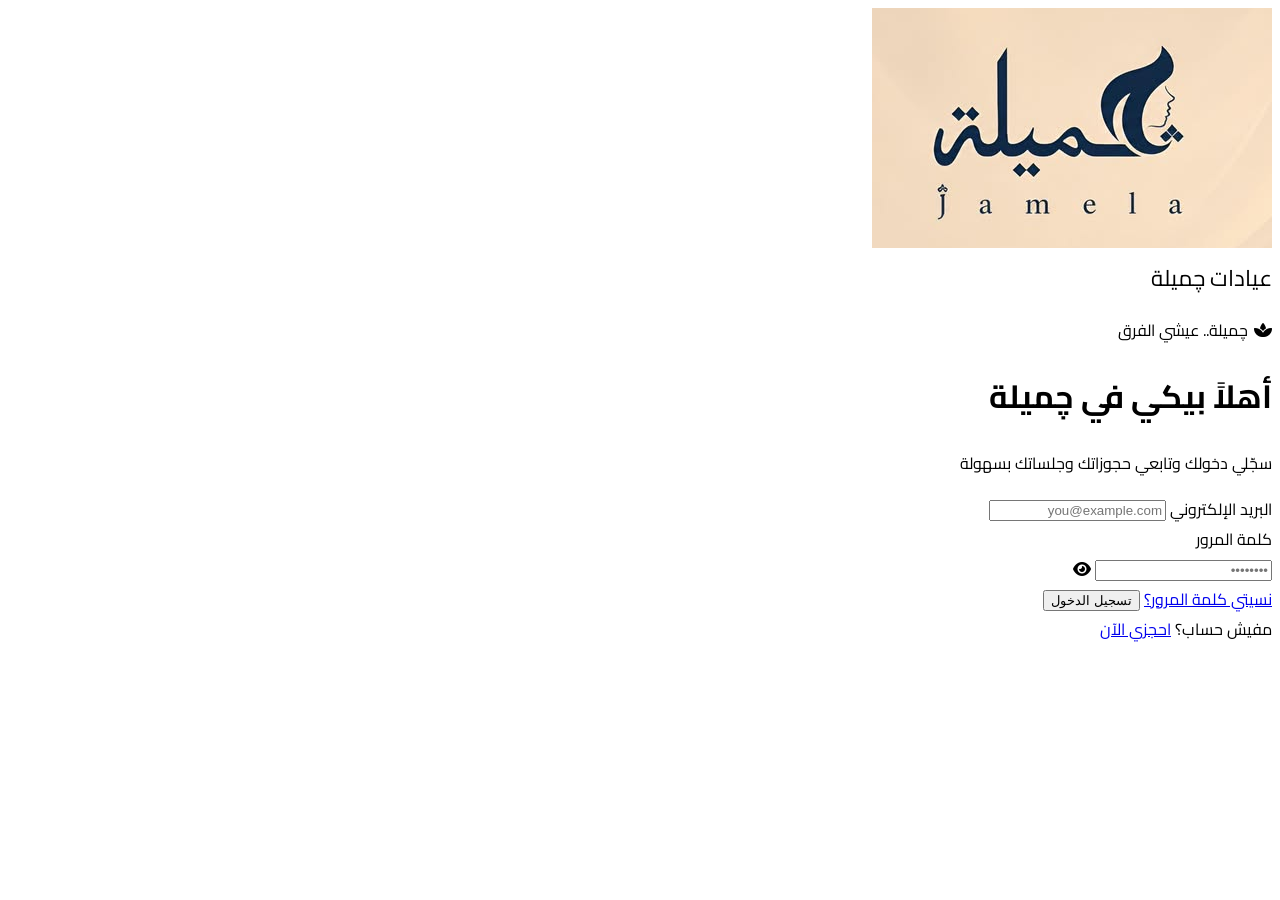
==== dashboard/index.html @ 876b8b88 "Translate login page to Arabic and update styles" ====
<!DOCTYPE html>
<html lang="ar" dir="rtl">
<head>
    <meta charset="UTF-8">
    <meta name="viewport" content="width=device-width, initial-scale=1.0">
    <title>تسجيل الدخول - عيادات چميلة</title>

    <link rel="icon" type="image/png" href="../Logo.png">

    <link rel="stylesheet" href="https://cdnjs.cloudflare.com/ajax/libs/font-awesome/6.5.1/css/all.min.css">
    <link href="https://fonts.googleapis.com/css2?family=Cairo:wght@400;600;700;900&display=swap" rel="stylesheet">
    <link rel="stylesheet" href="css/dashboard.css">
    <style>body{font-family:'Cairo',sans-serif;}</style>
</head>
<body>
    <div class="auth-page">
        <div class="auth-container">
            <div class="auth-card">
                <div class="auth-header">
                    <img src="../Logo.png" alt="عيادات چميلة" class="auth-logo-img">
                    <div class="auth-logo" style="font-size:1.4rem;">عيادات <span class="x">چميلة</span></div>
                    <p class="auth-tagline"><i class="fas fa-spa" style="color:var(--primary);margin-left:6px;"></i>چميلة.. عيشي الفرق</p>
                </div>

                <div class="auth-title">
                    <h1>أهلاً بيكي في چميلة</h1>
                    <p>سجّلي دخولك وتابعي حجوزاتك وجلساتك بسهولة</p>
                </div>

                <div class="alert" id="alert"></div>

                <form id="loginForm">
                    <div class="form-group">
                        <label class="form-label">البريد الإلكتروني</label>
                        <input type="email" class="form-input" id="email" placeholder="you@example.com" required>
                    </div>

                    <div class="form-group">
                        <label class="form-label">كلمة المرور</label>
                        <div class="input-wrapper">
                            <input type="password" class="form-input" id="password" placeholder="••••••••" required>
                            <span class="input-icon" onclick="togglePassword()">
                                <i class="fas fa-eye" id="eyeIcon"></i>
                            </span>
                        </div>
                    </div>

                    <a href="forgot-password.html" class="forgot-link">نسيتي كلمة المرور؟</a>

                    <button type="submit" class="btn btn-primary btn-block" id="submitBtn">تسجيل الدخول</button>
                </form>

                <div class="auth-footer">
                    مفيش حساب؟ <a href="register.html">احجزي الآن</a>
                </div>
            </div>
        </div>
    </div>

    <script src="../config.js"></script>
    <script src="js/api.js"></script>
    <script>
        // 1. Redirect if already logged in
        if (API.isLoggedIn()) {
            window.location.href = 'dashboard.html';
        }

        // 2. Password visibility toggle
        function togglePassword() {
            const input = document.getElementById('password');
            const icon = document.getElementById('eyeIcon');
            if (input.type === 'password') {
                input.type = 'text';
                icon.classList.replace('fa-eye', 'fa-eye-slash');
            } else {
                input.type = 'password';
                icon.classList.replace('fa-eye-slash', 'fa-eye');
            }
        }

        // 3. Robust Alert display
        function showAlert(message, type = 'error') {
            const alert = document.getElementById('alert');
            alert.className = `alert alert-${type} show`;
            alert.innerHTML = `<i class="fas fa-${type === 'error' ? 'exclamation-circle' : 'check-circle'}"></i> ${message}`;
        }

        // 4. Form submission handler
        document.getElementById('loginForm').addEventListener('submit', async (e) => {
            e.preventDefault();

            const btn = document.getElementById('submitBtn');
            const emailInput = document.getElementById('email');
            const passwordInput = document.getElementById('password');

            const cleanEmail = emailInput.value.trim().toLowerCase();
            const password = passwordInput.value;

            btn.disabled = true;
            btn.innerHTML = '<span class="spinner"></span> جارِ تسجيل الدخول...';

            try {
                const result = await API.login(cleanEmail, password);

                if (result.success) {
                    showAlert('تم تسجيل الدخول بنجاح! جارِ التحويل...', 'success');
                    setTimeout(() => window.location.href = 'dashboard.html', 800);
                } else {
                    showAlert(result.message || 'البريد الإلكتروني أو كلمة المرور غير صحيحة');
                    btn.disabled = false;
                    btn.innerHTML = 'تسجيل الدخول';
                }
            } catch (err) {
                console.error("Critical Login Error:", err);
                showAlert("فشل الاتصال. تأكدي من الإنترنت.");
                btn.disabled = false;
                btn.innerHTML = 'تسجيل الدخول';
            }
        });
    </script>
</body>
</html>
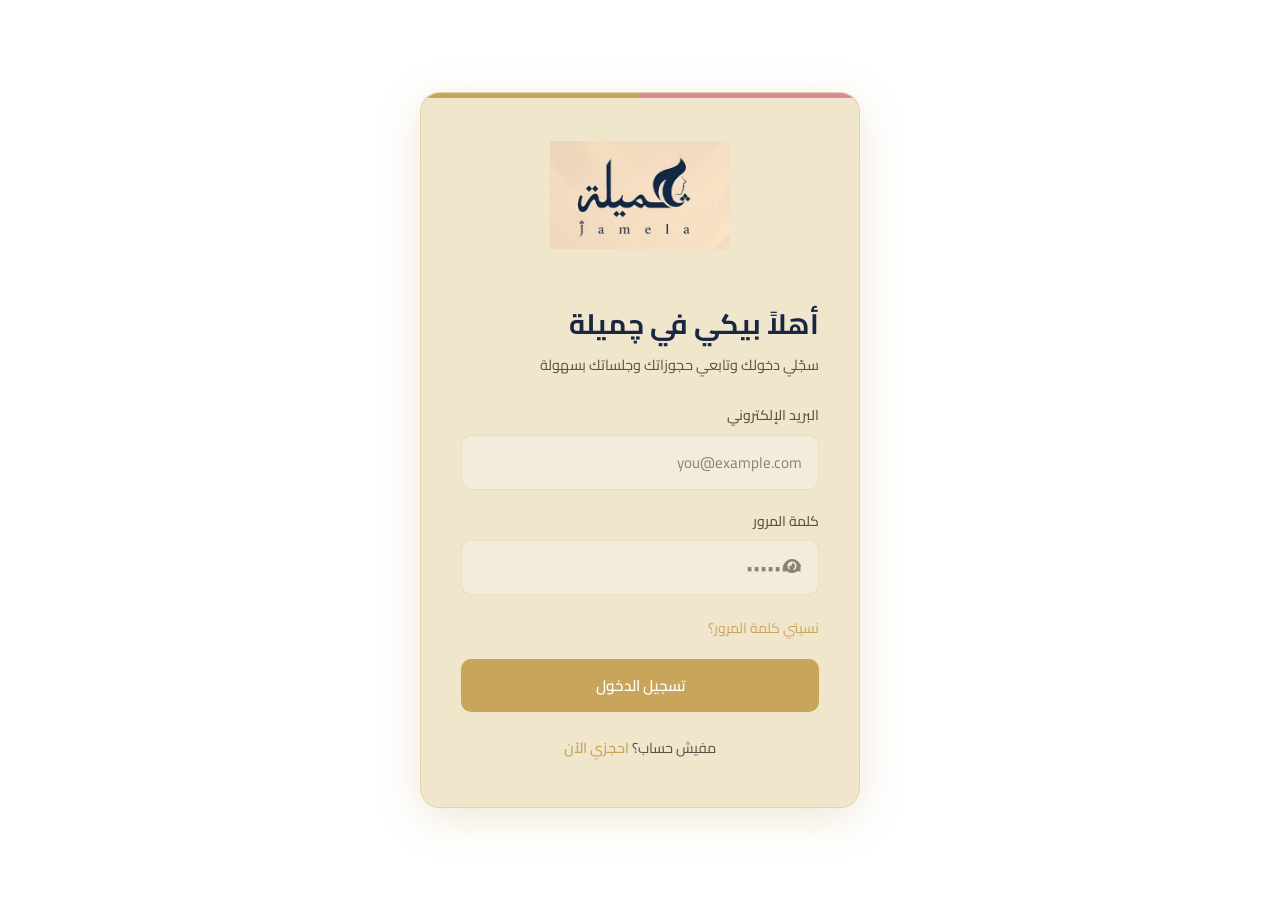
==== commit 655645d7: "Remove logo text and tagline from index.html Removed logo text and tagline from the authentication h" ====
--- a/dashboard/index.html
+++ b/dashboard/index.html
@@ -18,8 +18,6 @@
             <div class="auth-card">
                 <div class="auth-header">
                     <img src="../Logo.png" alt="عيادات چميلة" class="auth-logo-img">
-                    <div class="auth-logo" style="font-size:1.4rem;">عيادات <span class="x">چميلة</span></div>
-                    <p class="auth-tagline"><i class="fas fa-spa" style="color:var(--primary);margin-left:6px;"></i>چميلة.. عيشي الفرق</p>
                 </div>
 
                 <div class="auth-title">
--- a/dashboard/css/dashboard.css
+++ b/dashboard/css/dashboard.css
@@ -0,0 +1,1289 @@
+/* ===================================
+   Jamila clinic DASHBOARD V2
+   =================================== */
+
+@import url('https://fonts.googleapis.com/css2?family=Inter:wght@300;400;500;600;700;800;900&display=swap');
+
+:root {
+    /* Brand Colors — gold, matches the main چميلة site */
+    --primary: #C9A55C;
+    --primary-dark: #a3833f;
+    --primary-light: #ddc088;
+    --primary-glow: rgba(201, 165, 92, 0.4);
+    --primary-accent: #d88a9a; /* warm rose, paired with gold in gradients/accents */
+
+    /* Background Layers — warm cream, not black */
+    --bg-primary: #faf6ef;
+    --bg-secondary: #ffffff;
+    --bg-tertiary: #f3ecdd;
+    --bg-elevated: #ffffff;
+    --bg-hover: #f6efdf;
+    --bg-active: #eee0c4;
+
+    /* Text Colors */
+    --text-primary: #1a2744;
+    --text-secondary: #5a5044;
+    --text-muted: #8c8272;
+    --text-disabled: #c4bca9;
+
+    /* Borders */
+    --border: rgba(201, 165, 92, 0.2);
+    --border-light: rgba(201, 165, 92, 0.3);
+    --border-focus: var(--primary);
+
+    /* Status Colors */
+    --success: #22c55e;
+    --warning: #eab308;
+    --error: #c0392b;
+    --info: #3b82f6;
+
+    /* Layout */
+    --sidebar-width: 260px;
+    --header-height: 56px;
+
+    /* Radius */
+    --radius-xs: 4px;
+    --radius-sm: 6px;
+    --radius-md: 10px;
+    --radius-lg: 14px;
+    --radius-xl: 20px;
+    --radius-full: 9999px;
+
+    /* Shadows */
+    --shadow-sm: 0 2px 8px rgba(201, 165, 92, 0.15);
+    --shadow-md: 0 4px 20px rgba(201, 165, 92, 0.2);
+    --shadow-lg: 0 10px 40px rgba(201, 165, 92, 0.25);
+    --shadow-glow: 0 0 40px var(--primary-glow);
+
+    /* Transitions */
+    --transition-fast: 0.15s ease;
+    --transition-normal: 0.25s ease;
+    --transition-slow: 0.4s ease;
+}
+
+/* Reset & Base */
+*, *::before, *::after {
+    margin: 0;
+    padding: 0;
+    box-sizing: border-box;
+}
+
+html {
+    scroll-behavior: smooth;
+    -webkit-font-smoothing: antialiased;
+    -moz-osx-font-smoothing: grayscale;
+}
+
+body {
+    font-family: 'Inter', -apple-system, BlinkMacSystemFont, 'Segoe UI', sans-serif;
+    background: var(--bg-primary);
+    color: var(--text-primary);
+    line-height: 1.6;
+    min-height: 100vh;
+    overflow-x: hidden;
+}
+
+/* Custom Scrollbar */
+::-webkit-scrollbar { width: 6px; height: 6px; }
+::-webkit-scrollbar-track { background: transparent; }
+::-webkit-scrollbar-thumb { background: var(--bg-active); border-radius: 3px; }
+::-webkit-scrollbar-thumb:hover { background: var(--text-muted); }
+
+/* Links */
+a { color: inherit; text-decoration: none; transition: color var(--transition-fast); }
+
+/* Selection */
+::selection { background: var(--primary); color: white; }
+
+/* ===================================
+   DASHBOARD LAYOUT
+   =================================== */
+.app {
+    display: flex;
+    min-height: 100vh;
+}
+
+/* Sidebar */
+.sidebar {
+    width: var(--sidebar-width);
+    background: var(--bg-secondary);
+    border-right: 1px solid var(--border);
+    display: flex;
+    flex-direction: column;
+    position: fixed;
+    left: 0;
+    top: 0;
+    height: 100vh;
+    z-index: 100;
+    transition: transform var(--transition-normal);
+}
+
+.sidebar.collapsed {
+    transform: translateX(-100%);
+}
+
+/* Sidebar Header */
+.sidebar-header {
+    padding: 16px 20px;
+    border-bottom: 1px solid var(--border);
+    display: flex;
+    align-items: center;
+    justify-content: space-between;
+    min-height: var(--header-height);
+}
+
+.sidebar-brand {
+    display: flex;
+    align-items: center;
+    gap: 0;
+}
+
+.brand-logo {
+    display: none !important;
+}
+
+.brand-text {
+    font-size: 1.5rem;
+    font-weight: 700;
+    letter-spacing: -0.3px;
+}
+
+.brand-text .x {
+    color: var(--primary);
+}
+
+.sidebar-close {
+    width: 32px;
+    height: 32px;
+    display: none;
+    align-items: center;
+    justify-content: center;
+    background: var(--bg-elevated);
+    border: none;
+    border-radius: var(--radius-sm);
+    color: var(--text-secondary);
+    cursor: pointer;
+}
+
+.sidebar-close:hover {
+    background: var(--bg-hover);
+    color: var(--text-primary);
+}
+
+/* Sidebar Navigation */
+.sidebar-nav {
+    flex: 1;
+    padding: 16px 12px;
+    overflow-y: auto;
+}
+
+.nav-group {
+    margin-bottom: 24px;
+}
+
+.nav-group-title {
+    font-size: 0.7rem;
+    font-weight: 600;
+    text-transform: uppercase;
+    letter-spacing: 0.8px;
+    color: var(--text-muted);
+    padding: 0 12px;
+    margin-bottom: 8px;
+}
+
+.nav-item {
+    display: flex;
+    align-items: center;
+    gap: 12px;
+    padding: 10px 12px;
+    border-radius: var(--radius-md);
+    color: var(--text-secondary);
+    font-size: 0.9rem;
+    font-weight: 500;
+    transition: all var(--transition-fast);
+    margin-bottom: 2px;
+}
+
+.nav-item:hover {
+    background: var(--bg-elevated);
+    color: var(--text-primary);
+}
+
+.nav-item.active {
+    background: var(--bg-elevated);
+    color: var(--primary);
+}
+
+.nav-item i {
+    width: 20px;
+    font-size: 1rem;
+    text-align: center;
+    opacity: 0.8;
+}
+
+.nav-item.active i {
+    opacity: 1;
+}
+
+.nav-badge {
+    margin-left: auto;
+    background: var(--primary);
+    color: white;
+    font-size: 0.65rem;
+    font-weight: 600;
+    padding: 2px 8px;
+    border-radius: var(--radius-full);
+}
+
+/* Sidebar Footer */
+.sidebar-footer {
+    padding: 16px;
+    border-top: 1px solid var(--border);
+}
+
+.user-menu {
+    display: flex;
+    align-items: center;
+    gap: 12px;
+    padding: 10px 12px;
+    background: var(--bg-elevated);
+    border-radius: var(--radius-md);
+    cursor: pointer;
+    transition: background var(--transition-fast);
+}
+
+.user-menu:hover {
+    background: var(--bg-hover);
+}
+
+.user-avatar {
+    width: 36px;
+    height: 36px;
+    background: linear-gradient(135deg, var(--primary), var(--primary-accent));
+    border-radius: var(--radius-full);
+    display: flex;
+    align-items: center;
+    justify-content: center;
+    font-weight: 700;
+    font-size: 0.9rem;
+    color: white;
+    flex-shrink: 0;
+}
+
+.user-details {
+    flex: 1;
+    min-width: 0;
+}
+
+.user-name {
+    font-size: 0.875rem;
+    font-weight: 600;
+    white-space: nowrap;
+    overflow: hidden;
+    text-overflow: ellipsis;
+}
+
+.user-email {
+    font-size: 0.75rem;
+    color: var(--text-muted);
+    whitespace: nowrap;
+    overflow: hidden;
+    text-overflow: ellipsis;
+}
+
+.user-menu-icon {
+    color: var(--text-muted);
+    font-size: 0.8rem;
+}
+
+/* Main Content Area */
+.main {
+    flex: 1;
+    margin-left: var(--sidebar-width);
+    display: flex;
+    flex-direction: column;
+    min-height: 100vh;
+    transition: margin-left var(--transition-normal);
+}
+
+.sidebar.collapsed + .main {
+    margin-left: 0;
+}
+
+/* Header */
+.header {
+    height: var(--header-height);
+    background: var(--bg-secondary);
+    border-bottom: 1px solid var(--border);
+    display: flex;
+    align-items: center;
+    justify-content: space-between;
+    padding: 0 24px;
+    position: sticky;
+    top: 0;
+    z-index: 50;
+}
+
+.header-left {
+    display: flex;
+    align-items: center;
+    gap: 16px;
+}
+
+.menu-toggle {
+    display: none;
+    width: 36px;
+    height: 36px;
+    align-items: center;
+    justify-content: center;
+    background: transparent;
+    border: none;
+    border-radius: var(--radius-sm);
+    color: var(--text-primary);
+    cursor: pointer;
+    transition: background var(--transition-fast);
+}
+
+.menu-toggle:hover {
+    background: var(--bg-elevated);
+}
+
+.page-title {
+    font-size: 1rem;
+    font-weight: 600;
+}
+
+.header-right {
+    display: flex;
+    align-items: center;
+    gap: 8px;
+}
+
+.header-btn {
+    width: 36px;
+    height: 36px;
+    display: flex;
+    align-items: center;
+    justify-content: center;
+    background: transparent;
+    border: none;
+    border-radius: var(--radius-sm);
+    color: var(--text-secondary);
+    cursor: pointer;
+    transition: all var(--transition-fast);
+    position: relative;
+}
+
+.header-btn:hover {
+    background: var(--bg-elevated);
+    color: var(--text-primary);
+}
+
+.header-btn .badge {
+    position: absolute;
+    top: 4px;
+    right: 4px;
+    width: 8px;
+    height: 8px;
+    background: var(--primary);
+    border-radius: var(--radius-full);
+}
+
+/* Content */
+.content {
+    flex: 1;
+    padding: 28px;
+    max-width: 1200px;
+    width: 100%;
+    margin: 0 auto;
+}
+
+/* Welcome Section */
+.welcome {
+    margin-bottom: 32px;
+}
+
+.welcome-title {
+    font-size: 1.75rem;
+    font-weight: 700;
+    margin-bottom: 8px;
+    display: flex;
+    align-items: center;
+    gap: 12px;
+}
+
+.welcome-subtitle {
+    color: var(--text-secondary);
+    font-size: 0.95rem;
+}
+
+/* Stats Grid */
+.stats-grid {
+    display: grid;
+    grid-template-columns: repeat(3, 1fr);
+    gap: 20px;
+    margin-bottom: 28px;
+}
+
+.stat-card {
+    background: var(--bg-secondary);
+    border: 1px solid var(--border);
+    border-radius: var(--radius-lg);
+    padding: 22px;
+    transition: all var(--transition-fast);
+}
+
+.stat-card:hover {
+    border-color: var(--border-light);
+    transform: translateY(-2px);
+}
+
+.stat-header {
+    display: flex;
+    align-items: center;
+    justify-content: space-between;
+    margin-bottom: 14px;
+}
+
+.stat-icon {
+    width: 42px;
+    height: 42px;
+    background: rgba(201, 165, 92, 0.14);
+    border-radius: var(--radius-md);
+    display: flex;
+    align-items: center;
+    justify-content: center;
+    color: var(--primary);
+    font-size: 1.1rem;
+}
+
+.stat-icon.green { background: rgba(34, 197, 94, 0.1); color: var(--success); }
+.stat-icon.yellow { background: rgba(234, 179, 8, 0.1); color: var(--warning); }
+.stat-icon.blue { background: rgba(59, 130, 246, 0.1); color: var(--info); }
+
+.stat-value {
+    font-size: 1.75rem;
+    font-weight: 700;
+    margin-bottom: 4px;
+}
+
+.stat-label {
+    font-size: 0.85rem;
+    color: var(--text-secondary);
+}
+
+/* Cards */
+.card {
+    background: var(--bg-secondary);
+    border: 1px solid var(--border);
+    border-radius: var(--radius-lg);
+    margin-bottom: 24px;
+    overflow: hidden;
+}
+
+.card-header {
+    padding: 18px 22px;
+    border-bottom: 1px solid var(--border);
+    display: flex;
+    align-items: center;
+    justify-content: space-between;
+}
+
+.card-title {
+    font-size: 0.95rem;
+    font-weight: 600;
+    display: flex;
+    align-items: center;
+    gap: 10px;
+}
+
+.card-title i {
+    color: var(--primary);
+    font-size: 1rem;
+}
+
+.card-body {
+    padding: 22px;
+}
+
+/* Quick Actions Grid */
+.actions-grid {
+    display: grid;
+    grid-template-columns: repeat(4, 1fr);
+    gap: 16px;
+}
+
+.action-card {
+    background: var(--bg-tertiary);
+    border: 1px solid var(--border);
+    border-radius: var(--radius-md);
+    padding: 20px 16px;
+    text-align: center;
+    cursor: pointer;
+    transition: all var(--transition-fast);
+}
+
+.action-card:hover {
+    background: var(--bg-hover);
+    border-color: var(--primary);
+    transform: translateY(-3px);
+    box-shadow: 0 10px 30px rgba(0, 0, 0, 0.3);
+}
+
+.action-icon {
+    width: 48px;
+    height: 48px;
+    background: rgba(201, 165, 92, 0.14);
+    border-radius: var(--radius-md);
+    display: flex;
+    align-items: center;
+    justify-content: center;
+    margin: 0 auto 14px;
+    color: var(--primary);
+    font-size: 1.25rem;
+    transition: all var(--transition-fast);
+}
+
+.action-card:hover .action-icon {
+    background: var(--primary);
+    color: white;
+}
+
+.action-title {
+    font-size: 0.9rem;
+    font-weight: 600;
+    margin-bottom: 4px;
+}
+
+.action-desc {
+    font-size: 0.75rem;
+    color: var(--text-muted);
+}
+
+/* Product Cards */
+.products-grid {
+    display: grid;
+    grid-template-columns: repeat(2, 1fr);
+    gap: 20px;
+}
+
+.product-card {
+    background: linear-gradient(135deg, var(--bg-tertiary) 0%, var(--bg-secondary) 100%);
+    border: 1px solid var(--border);
+    border-radius: var(--radius-lg);
+    padding: 26px;
+    position: relative;
+    overflow: hidden;
+    transition: all var(--transition-normal);
+}
+
+.product-card::before {
+    content: '';
+    position: absolute;
+    top: 0;
+    left: 0;
+    right: 0;
+    height: 3px;
+    background: linear-gradient(90deg, var(--primary), var(--primary-accent));
+    opacity: 0;
+    transition: opacity var(--transition-fast);
+}
+
+.product-card:hover {
+    border-color: var(--primary);
+    transform: translateY(-5px);
+    box-shadow: var(--shadow-lg);
+}
+
+.product-card:hover::before {
+    opacity: 1;
+}
+
+.product-header {
+    display: flex;
+    align-items: center;
+    justify-content: space-between;
+    margin-bottom: 14px;
+}
+
+.product-icon {
+    width: 48px;
+    height: 48px;
+    background: var(--bg-primary);
+    border-radius: var(--radius-md);
+    display: flex;
+    align-items: center;
+    justify-content: center;
+    font-size: 1.3rem;
+    color: var(--primary);
+}
+
+.product-badge {
+    background: var(--primary);
+    color: white;
+    font-size: 0.65rem;
+    font-weight: 600;
+    padding: 4px 10px;
+    border-radius: var(--radius-full);
+    text-transform: uppercase;
+    letter-spacing: 0.3px;
+}
+
+.product-name {
+    font-size: 1.25rem;
+    font-weight: 700;
+    margin-bottom: 8px;
+}
+
+.product-name .x {
+    color: var(--primary);
+}
+
+.product-desc {
+    font-size: 0.875rem;
+    color: var(--text-secondary);
+    margin-bottom: 18px;
+    line-height: 1.6;
+}
+
+.product-features {
+    display: flex;
+    flex-wrap: wrap;
+    gap: 8px;
+    margin-bottom: 20px;
+}
+
+.product-feature {
+    background: var(--bg-primary);
+    padding: 5px 12px;
+    border-radius: var(--radius-sm);
+    font-size: 0.75rem;
+    color: var(--text-secondary);
+}
+
+.product-footer {
+    display: flex;
+    align-items: center;
+    justify-content: space-between;
+}
+
+/* FIXED: Product Price */
+.product-price {
+    display: flex;
+    align-items: baseline;
+    gap: 2px;
+    line-height: 1;
+}
+
+.price-small {
+    font-size: 1rem;
+    color: var(--text-muted);
+    font-weight: 500;
+}
+
+.price-big {
+    font-size: 2.8rem;
+    color: var(--primary);
+    font-weight: 800;
+    margin: 0 2px;
+    line-height: 1;
+}
+
+/* Form Elements */
+.form-group {
+    margin-bottom: 20px;
+}
+
+.form-label {
+    display: block;
+    font-size: 0.875rem;
+    font-weight: 500;
+    color: var(--text-secondary);
+    margin-bottom: 8px;
+}
+
+.form-input {
+    width: 100%;
+    padding: 12px 16px;
+    background: var(--bg-tertiary);
+    border: 1px solid var(--border);
+    border-radius: var(--radius-md);
+    color: var(--text-primary);
+    font-size: 0.95rem;
+    font-family: inherit;
+    transition: all var(--transition-fast);
+}
+
+.form-input:hover {
+    border-color: var(--border-light);
+}
+
+.form-input:focus {
+    outline: none;
+    border-color: var(--primary);
+    box-shadow: 0 0 0 3px rgba(201, 165, 92, 0.2);
+}
+
+.form-input::placeholder {
+    color: var(--text-muted);
+}
+
+.form-input:disabled {
+    opacity: 0.5;
+    cursor: not-allowed;
+}
+
+.form-row {
+    display: grid;
+    grid-template-columns: 1fr 1fr;
+    gap: 12px;
+}
+
+.input-wrapper {
+    position: relative;
+}
+
+.input-icon {
+    position: absolute;
+    right: 14px;
+    top: 50%;
+    transform: translateY(-50%);
+    color: var(--text-muted);
+    cursor: pointer;
+    padding: 4px;
+    transition: color var(--transition-fast);
+}
+
+.input-icon:hover {
+    color: var(--text-primary);
+}
+
+/* Buttons */
+.btn {
+    display: inline-flex;
+    align-items: center;
+    justify-content: center;
+    gap: 8px;
+    padding: 12px 24px;
+    border-radius: var(--radius-md);
+    font-size: 0.95rem;
+    font-weight: 600;
+    font-family: inherit;
+    cursor: pointer;
+    transition: all var(--transition-fast);
+    border: none;
+    text-decoration: none;
+    white-space: nowrap;
+}
+
+.btn-primary {
+    background: var(--primary);
+    color: white;
+}
+
+.btn-primary:hover:not(:disabled) {
+    background: var(--primary-dark);
+    box-shadow: var(--shadow-glow);
+    transform: translateY(-1px);
+}
+
+.btn-primary:active {
+    transform: translateY(0);
+}
+
+.btn-primary:disabled {
+    opacity: 0.5;
+    cursor: not-allowed;
+    transform: none;
+    box-shadow: none;
+}
+
+.btn-secondary {
+    background: var(--bg-elevated);
+    color: var(--text-primary);
+    border: 1px solid var(--border);
+}
+
+.btn-secondary:hover:not(:disabled) {
+    background: var(--bg-hover);
+    border-color: var(--border-light);
+}
+
+.btn-ghost {
+    background: transparent;
+    color: var(--text-secondary);
+}
+
+.btn-ghost:hover {
+    background: var(--bg-elevated);
+    color: var(--text-primary);
+}
+
+.btn-block { width: 100%; }
+.btn-sm { padding: 8px 16px; font-size: 0.875rem; }
+
+/* Alert Messages */
+.alert {
+    padding: 14px 16px;
+    border-radius: var(--radius-md);
+    font-size: 0.9rem;
+    display: none;
+    align-items: center;
+    gap: 10px;
+    margin-bottom: 20px;
+}
+
+.alert.show { display: flex; }
+
+.alert-error {
+    background: rgba(239, 68, 68, 0.1);
+    border: 1px solid rgba(239, 68, 68, 0.2);
+    color: #fca5a5;
+}
+
+.alert-success {
+    background: rgba(34, 197, 94, 0.1);
+    border: 1px solid rgba(34, 197, 94, 0.2);
+    color: #86efac;
+}
+
+/* Profile */
+.profile-header {
+    display: flex;
+    align-items: center;
+    gap: 24px;
+    margin-bottom: 32px;
+}
+
+.profile-avatar {
+    width: 90px;
+    height: 90px;
+    background: linear-gradient(135deg, var(--primary), var(--primary-accent));
+    border-radius: var(--radius-full);
+    display: flex;
+    align-items: center;
+    justify-content: center;
+    font-size: 2rem;
+    font-weight: 700;
+    color: white;
+}
+
+.profile-info h1 {
+    font-size: 1.5rem;
+    font-weight: 700;
+    margin-bottom: 4px;
+}
+
+.profile-info p {
+    color: var(--text-secondary);
+    font-size: 0.95rem;
+}
+
+.profile-badges {
+    display: flex;
+    gap: 8px;
+    margin-top: 10px;
+}
+
+.profile-badge {
+    background: var(--bg-elevated);
+    padding: 4px 12px;
+    border-radius: var(--radius-full);
+    font-size: 0.75rem;
+    color: var(--text-secondary);
+}
+
+.profile-badge.verified {
+    background: rgba(34, 197, 94, 0.1);
+    color: var(--success);
+}
+
+.profile-grid {
+    display: grid;
+    grid-template-columns: repeat(2, 1fr);
+    gap: 24px;
+}
+
+/* Empty State */
+.empty-state {
+    text-align: center;
+    padding: 48px 24px;
+}
+
+.empty-state-icon {
+    width: 64px;
+    height: 64px;
+    background: var(--bg-elevated);
+    border-radius: var(--radius-full);
+    display: flex;
+    align-items: center;
+    justify-content: center;
+    margin: 0 auto 20px;
+    color: var(--text-muted);
+    font-size: 1.5rem;
+}
+
+.empty-state-title {
+    font-size: 1.1rem;
+    font-weight: 600;
+    margin-bottom: 8px;
+}
+
+.empty-state-desc {
+    color: var(--text-muted);
+    font-size: 0.9rem;
+    margin-bottom: 20px;
+}
+
+/* Spinner */
+.spinner {
+    width: 20px;
+    height: 20px;
+    border: 2px solid var(--border);
+    border-top-color: var(--primary);
+    border-radius: var(--radius-full);
+    animation: spin 0.8s linear infinite;
+}
+
+@keyframes spin {
+    to { transform: rotate(360deg); }
+}
+
+/* Overlay */
+.overlay {
+    display: none;
+    position: fixed;
+    inset: 0;
+    background: rgba(0, 0, 0, 0.7);
+    backdrop-filter: blur(4px);
+    z-index: 99;
+}
+
+.overlay.show {
+    display: block;
+}
+
+/* FIXED: Logout Modal Popup */
+.modal-overlay {
+    position: fixed;
+    inset: 0;
+    background: rgba(0, 0, 0, 0.8);
+    backdrop-filter: blur(8px);
+    display: none;
+    align-items: center;
+    justify-content: center;
+    z-index: 9999;
+    animation: fadeIn 0.2s ease;
+}
+
+.modal-overlay.show {
+    display: flex;
+}
+
+.modal-content {
+    background: var(--bg-secondary);
+    border: 1px solid var(--border-light);
+    border-radius: var(--radius-xl);
+    padding: 32px;
+    max-width: 400px;
+    width: 90%;
+    box-shadow: var(--shadow-lg);
+    animation: slideUp 0.3s ease;
+}
+
+.modal-icon {
+    width: 56px;
+    height: 56px;
+    background: rgba(201, 165, 92, 0.14);
+    border-radius: var(--radius-full);
+    display: flex;
+    align-items: center;
+    justify-content: center;
+    margin: 0 auto 20px;
+    font-size: 1.5rem;
+    color: var(--primary);
+}
+
+.modal-title {
+    font-size: 1.3rem;
+    font-weight: 700;
+    text-align: center;
+    margin-bottom: 12px;
+}
+
+.modal-text {
+    color: var(--text-secondary);
+    text-align: center;
+    margin-bottom: 28px;
+    font-size: 0.95rem;
+    line-height: 1.6;
+}
+
+.modal-actions {
+    display: flex;
+    gap: 12px;
+}
+
+@keyframes fadeIn {
+    from { opacity: 0; }
+    to { opacity: 1; }
+}
+
+@keyframes slideUp {
+    from { transform: translateY(20px); opacity: 0; }
+    to { transform: translateY(0); opacity: 1; }
+}
+
+/* Notification Dropdown */
+.notification-dropdown {
+    position: absolute;
+    top: 60px;
+    right: 20px;
+    width: 320px;
+    background: var(--bg-secondary);
+    border: 1px solid var(--border);
+    border-radius: 12px;
+    box-shadow: 0 8px 24px rgba(0,0,0,0.4);
+    display: none;
+    z-index: 1000;
+}
+
+.notification-dropdown.show {
+    display: block;
+}
+
+.notification-header {
+    padding: 16px;
+    border-bottom: 1px solid var(--border);
+    font-weight: 600;
+    font-size: 1rem;
+}
+
+.notification-body {
+    padding: 16px;
+    text-align: center;
+    color: var(--text-muted);
+}
+
+.notification-empty {
+    padding: 32px 16px;
+}
+
+.notification-empty i {
+    font-size: 3rem;
+    color: var(--text-muted);
+    margin-bottom: 12px;
+    opacity: 0.5;
+}
+
+/* ===================================
+   RESPONSIVE
+   =================================== */
+@media (max-width: 1024px) {
+    .sidebar {
+        transform: translateX(-100%);
+    }
+
+    .sidebar.open {
+        transform: translateX(0);
+    }
+
+    .sidebar-close {
+        display: flex;
+    }
+
+    .main {
+        margin-left: 0;
+    }
+
+    .menu-toggle {
+        display: flex;
+    }
+
+    .stats-grid {
+        grid-template-columns: repeat(2, 1fr);
+    }
+
+    .actions-grid {
+        grid-template-columns: repeat(2, 1fr);
+    }
+
+    .profile-grid {
+        grid-template-columns: 1fr;
+    }
+}
+
+@media (max-width: 768px) {
+    .content {
+        padding: 20px;
+    }
+
+    .stats-grid {
+        grid-template-columns: 1fr;
+    }
+
+    .products-grid {
+        grid-template-columns: 1fr;
+    }
+
+    .actions-grid {
+        grid-template-columns: repeat(2, 1fr);
+    }
+
+    .form-row {
+        grid-template-columns: 1fr;
+    }
+
+    .welcome-title {
+        font-size: 1.4rem;
+    }
+
+    .profile-header {
+        flex-direction: column;
+        text-align: center;
+    }
+}
+
+@media (max-width: 480px) {
+    .actions-grid {
+        grid-template-columns: 1fr;
+    }
+
+    .header {
+        padding: 0 16px;
+    }
+
+    .content {
+        padding: 16px;
+    }
+}
+
+/* ===================================
+   AUTH PAGES (Login, Register, etc.)
+   =================================== */
+.auth-page {
+    min-height: 100vh;
+    display: flex;
+    align-items: center;
+    justify-content: center;
+    background: #ffffff;
+    padding: 20px;
+}
+
+.auth-container {
+    width: 100%;
+    max-width: 440px;
+}
+
+.auth-card {
+    background: #f0e6cc;
+    border: 1px solid var(--border-light);
+    border-radius: var(--radius-xl);
+    padding: 48px 40px;
+    box-shadow: var(--shadow-lg);
+    position: relative;
+    overflow: hidden;
+}
+
+.auth-card::before {
+    content: '';
+    position: absolute;
+    top: 0; left: 0; right: 0;
+    height: 5px;
+    background: linear-gradient(90deg, var(--primary) 0%, var(--primary) 50%, var(--primary-accent) 50%, var(--primary-accent) 100%);
+}
+
+.auth-logo-img {
+    width: auto;
+    max-width: 180px;
+    height: auto;
+    max-height: 110px;
+    object-fit: contain;
+    border-radius: 0;
+    border: none;
+    box-shadow: none;
+    margin-bottom: 14px;
+    background: transparent;
+    padding: 0;
+}
+
+.auth-header {
+    text-align: center;
+    margin-bottom: 32px;
+}
+
+.auth-logo {
+    font-size: 2.5rem;
+    font-weight: 900;
+    letter-spacing: -1px;
+    margin-bottom: 8px;
+}
+
+.auth-logo .x {
+    color: var(--primary);
+}
+
+.auth-tagline {
+    color: var(--text-muted);
+    font-size: 0.85rem;
+    letter-spacing: 0.5px;
+}
+
+.auth-title {
+    margin-bottom: 28px;
+}
+
+.auth-title h1 {
+    font-size: 1.75rem;
+    font-weight: 700;
+    margin-bottom: 6px;
+}
+
+.auth-title p {
+    color: var(--text-secondary);
+    font-size: 0.9rem;
+}
+
+.forgot-link {
+    display: inline-block;
+    color: var(--primary);
+    font-size: 0.875rem;
+    margin-bottom: 20px;
+    transition: color var(--transition-fast);
+}
+
+.forgot-link:hover {
+    color: var(--primary-light);
+    text-decoration: underline;
+}
+
+.auth-footer {
+    text-align: center;
+    margin-top: 24px;
+    color: var(--text-secondary);
+    font-size: 0.9rem;
+}
+
+.auth-footer a {
+    color: var(--primary);
+    font-weight: 600;
+    transition: color var(--transition-fast);
+}
+
+.auth-footer a:hover {
+    color: var(--primary-light);
+}
+
+@media (max-width: 480px) {
+    .auth-card {
+        padding: 36px 28px;
+    }
+
+    .auth-logo {
+        font-size: 2rem;
+    }
+
+    .auth-title h1 {
+        font-size: 1.5rem;
+    }
+}
